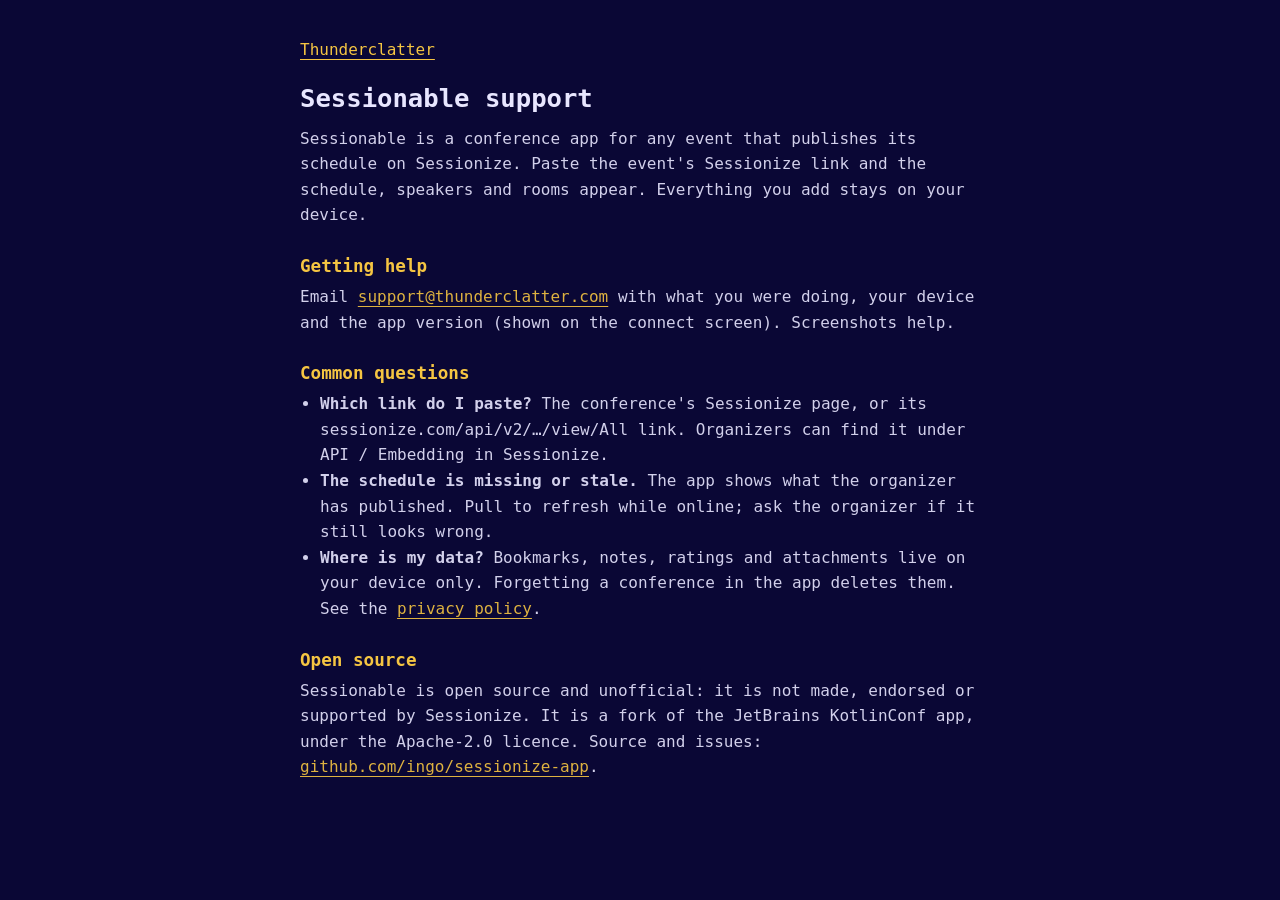
==== sessionable/index.html @ 75d66381 "Add Sessionable support and privacy policy pages Co-Authored-By: Claude Sonnet 5.5 <noreply@anthropi" ====
<!doctype html>
<html lang="en">
<head>
  <meta charset="utf-8">
  <meta name="viewport" content="width=device-width, initial-scale=1">
  <title>Sessionable support · Thunderclatter</title>
  <meta name="description" content="Support for Sessionable, a conference app for any event that publishes its schedule on Sessionize.">
  <meta name="theme-color" content="#0a0735">
  <link rel="icon" href="../assets/thunderclatter.png" type="image/png">
  <link rel="stylesheet" href="../style.css">
</head>
<body class="page">
  <main class="doc">
    <a class="home" href="../">Thunderclatter</a>
    <h1>Sessionable support</h1>
    <p>Sessionable is a conference app for any event that publishes its schedule on Sessionize. Paste the event's Sessionize link and the schedule, speakers and rooms appear. Everything you add stays on your device.</p>

    <h2>Getting help</h2>
    <p>Email <a href="mailto:support@thunderclatter.com">support@thunderclatter.com</a> with what you were doing, your device and the app version (shown on the connect screen). Screenshots help.</p>

    <h2>Common questions</h2>
    <ul>
      <li><strong>Which link do I paste?</strong> The conference's Sessionize page, or its <code>sessionize.com/api/v2/…/view/All</code> link. Organizers can find it under API / Embedding in Sessionize.</li>
      <li><strong>The schedule is missing or stale.</strong> The app shows what the organizer has published. Pull to refresh while online; ask the organizer if it still looks wrong.</li>
      <li><strong>Where is my data?</strong> Bookmarks, notes, ratings and attachments live on your device only. Forgetting a conference in the app deletes them. See the <a href="privacy/">privacy policy</a>.</li>
    </ul>

    <h2>Open source</h2>
    <p>Sessionable is open source and unofficial: it is not made, endorsed or supported by Sessionize. It is a fork of the JetBrains KotlinConf app, under the Apache-2.0 licence. Source and issues: <a href="https://github.com/ingo/sessionize-app">github.com/ingo/sessionize-app</a>.</p>
  </main>
</body>
</html>
---- style.css ----
:root { --bg: #0a0735; --fg: #e8e6ff; --accent: #f5c542; }
* { box-sizing: border-box; }
html, body { height: 100%; margin: 0; }
body {
  background: var(--bg);
  color: var(--fg);
  font-family: ui-monospace, "SF Mono", Menlo, Consolas, monospace;
  display: grid;
  place-items: center;
  padding: 16px;
}
main { text-align: center; }
.logo {
  width: min(300px, 60vw);
  height: auto;
  aspect-ratio: 1;
  image-rendering: pixelated;
  image-rendering: crisp-edges;
  image-rendering: pixelated;
}
h1 { margin: 20px 0 16px; line-height: 0; }
.title { width: min(460px, 80vw); height: auto; image-rendering: pixelated; }
p { margin: 0 0 20px; font-size: 1.1rem; opacity: .85; }
nav { display: flex; gap: 12px 28px; justify-content: center; flex-wrap: wrap; }
a { color: var(--accent); text-underline-offset: 4px; }
a:hover, a:focus-visible { color: #fff; }

/* Text pages (app support, privacy) */
body.page { display: block; height: auto; min-height: 100%; }
.doc { max-width: 680px; margin: 0 auto; padding: 24px 0 48px; text-align: left; }
.doc h1 { line-height: 1.2; font-size: 1.6rem; margin: 8px 0 12px; }
.doc h2 { font-size: 1.1rem; margin: 28px 0 8px; color: var(--accent); }
.doc p, .doc li { font-size: 1rem; line-height: 1.6; opacity: .9; }
.doc ul { margin: 0 0 20px; padding-left: 20px; }
.doc .home { display: inline-block; margin-bottom: 16px; }
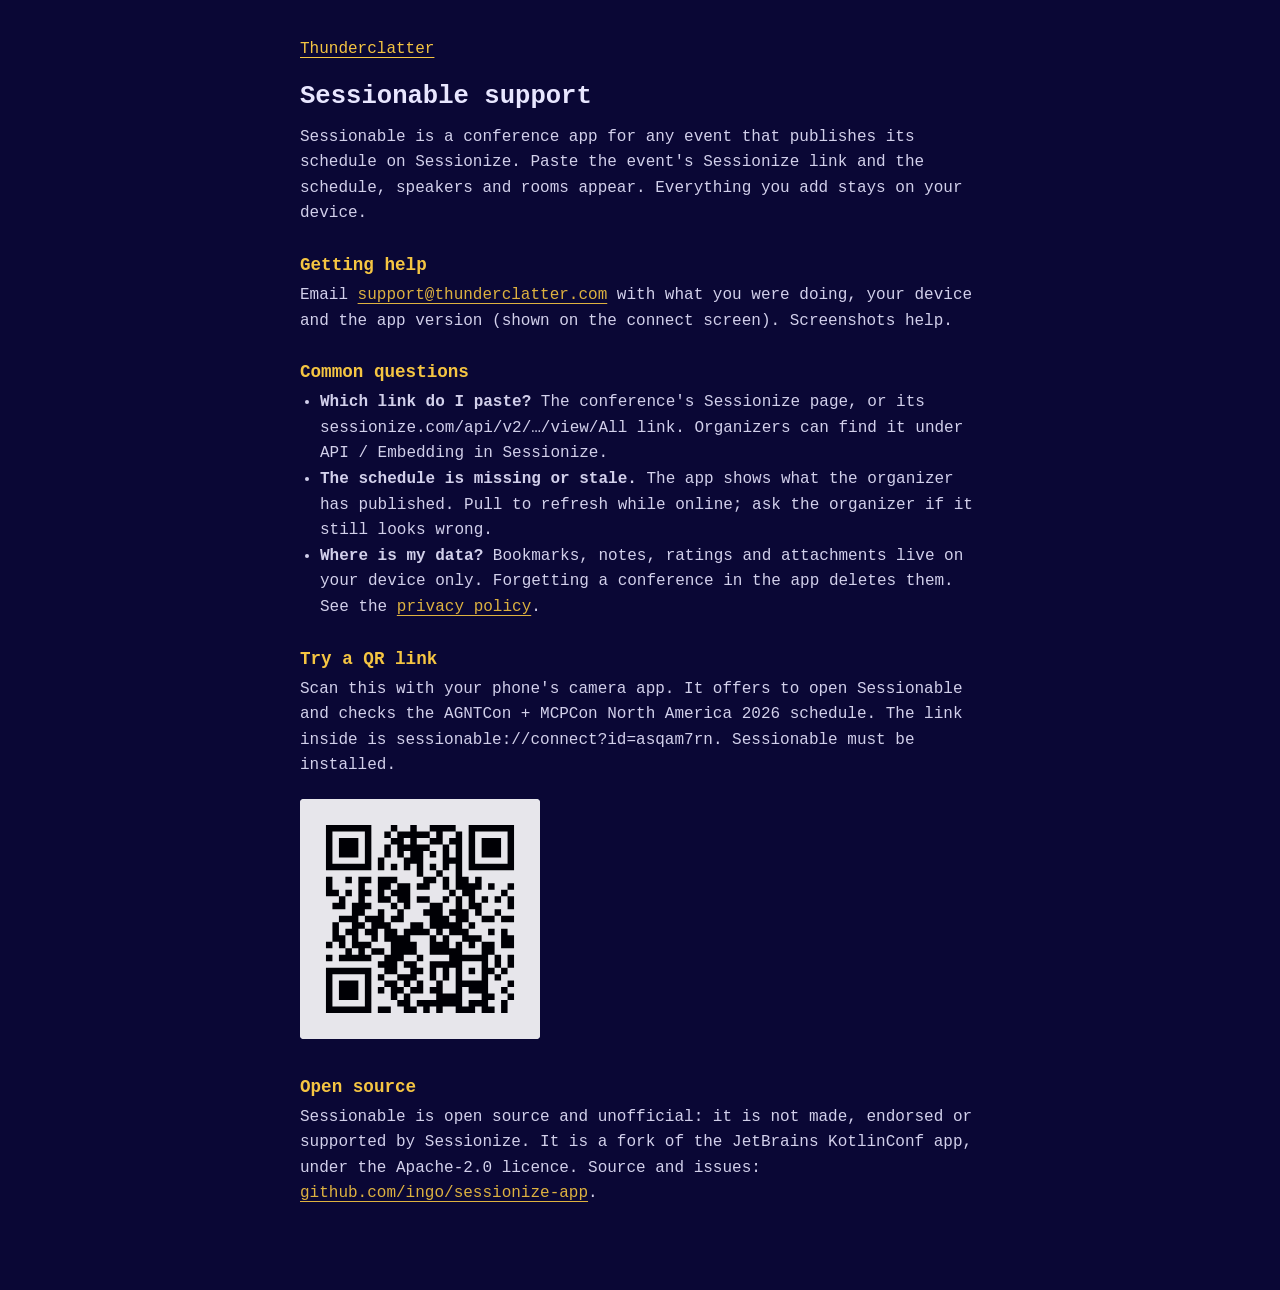
==== commit 982c3d49: "Add a test QR link to the Sessionable support page Co-Authored-By: Claude Sonnet 5.5 <noreply@anthro" ====
--- a/sessionable/index.html
+++ b/sessionable/index.html
@@ -25,6 +25,10 @@
       <li><strong>Where is my data?</strong> Bookmarks, notes, ratings and attachments live on your device only. Forgetting a conference in the app deletes them. See the <a href="privacy/">privacy policy</a>.</li>
     </ul>
 
+    <h2>Try a QR link</h2>
+    <p>Scan this with your phone's camera app. It offers to open Sessionable and checks the AGNTCon + MCPCon North America 2026 schedule. The link inside is <code>sessionable://connect?id=asqam7rn</code>. Sessionable must be installed.</p>
+    <p><img class="qr" src="test-qr.svg" width="240" height="240" alt="QR code that opens the AGNTCon + MCPCon North America 2026 conference in Sessionable"></p>
+
     <h2>Open source</h2>
     <p>Sessionable is open source and unofficial: it is not made, endorsed or supported by Sessionize. It is a fork of the JetBrains KotlinConf app, under the Apache-2.0 licence. Source and issues: <a href="https://github.com/ingo/sessionize-app">github.com/ingo/sessionize-app</a>.</p>
   </main>
--- a/style.css
+++ b/style.css
@@ -33,3 +33,4 @@
 .doc p, .doc li { font-size: 1rem; line-height: 1.6; opacity: .9; }
 .doc ul { margin: 0 0 20px; padding-left: 20px; }
 .doc .home { display: inline-block; margin-bottom: 16px; }
+.doc .qr { background: #fff; padding: 0; image-rendering: pixelated; border-radius: 4px; }
